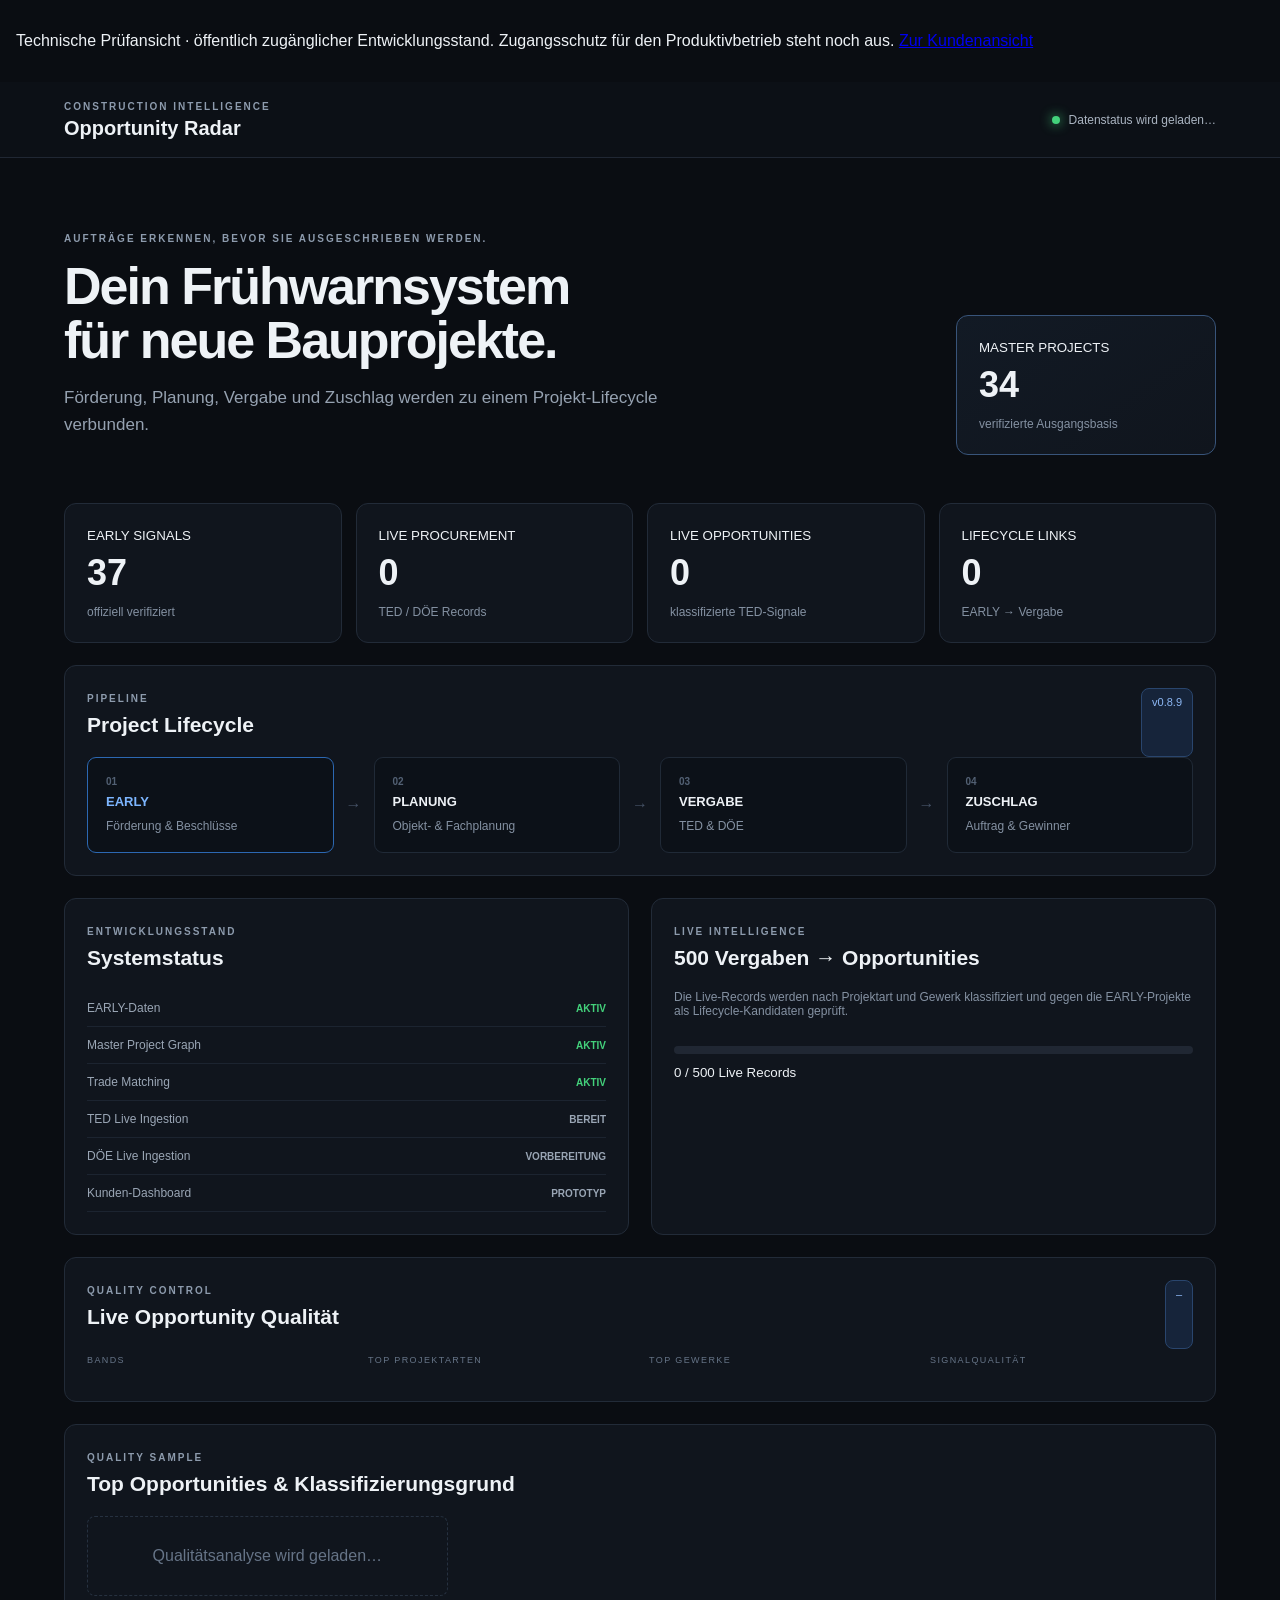
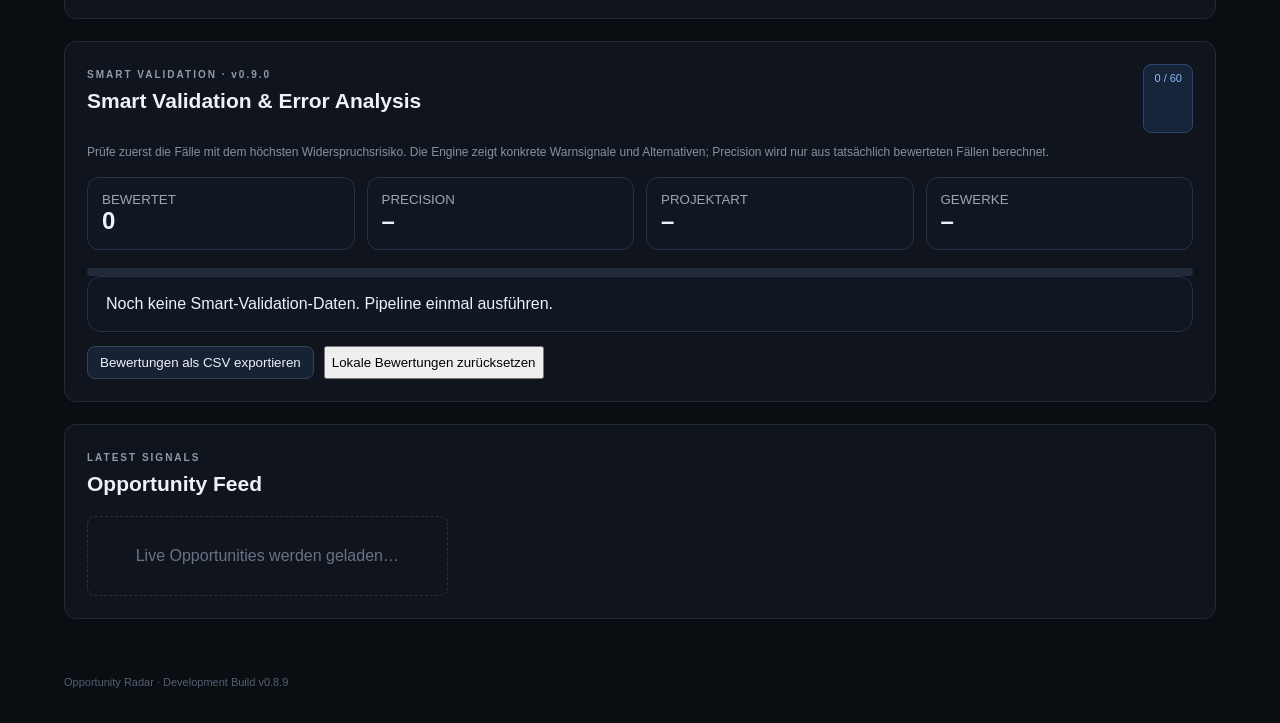
==== admin/index.html @ 9ebb4462 "Build simple BauRadar project feed, local company profiles and reliable Pages snapshots" ====
<!doctype html>
<html lang="de">
<head>
<meta charset="utf-8"><meta name="viewport" content="width=device-width,initial-scale=1">
<title>BauRadar · Technische Prüfung</title>
<link rel="stylesheet" href="../docs/styles.css">
</head>
<body><p style="padding:1rem">Technische Prüfansicht · öffentlich zugänglicher Entwicklungsstand. Zugangsschutz für den Produktivbetrieb steht noch aus. <a href="./">Zur Kundenansicht</a></p>
<header><div><span class="eyebrow">CONSTRUCTION INTELLIGENCE</span><h1>Opportunity Radar</h1></div>
<div class="status"><i></i><span id="sync">Datenstatus wird geladen…</span></div></header>
<main>
<section class="hero">
<div><span class="eyebrow">AUFTRÄGE ERKENNEN, BEVOR SIE AUSGESCHRIEBEN WERDEN.</span>
<h2>Dein Frühwarnsystem<br>für neue Bauprojekte.</h2>
<p>Förderung, Planung, Vergabe und Zuschlag werden zu einem Projekt-Lifecycle verbunden.</p></div>
<div class="metric primary"><small>MASTER PROJECTS</small><strong id="projects">34</strong><span>verifizierte Ausgangsbasis</span></div>
</section>

<section class="metrics">
<div class="metric"><small>EARLY SIGNALS</small><strong id="early">37</strong><span>offiziell verifiziert</span></div>
<div class="metric"><small>LIVE PROCUREMENT</small><strong id="live">0</strong><span>TED / DÖE Records</span></div>
<div class="metric"><small>LIVE OPPORTUNITIES</small><strong id="classified">0</strong><span>klassifizierte TED-Signale</span></div>
<div class="metric"><small>LIFECYCLE LINKS</small><strong id="links">0</strong><span>EARLY → Vergabe</span></div>
</section>

<section class="panel">
<div class="panelhead"><div><span class="eyebrow">PIPELINE</span><h3>Project Lifecycle</h3></div><span class="badge">v0.8.9</span></div>
<div class="pipeline">
<div class="step active"><b>01</b><strong>EARLY</strong><span>Förderung & Beschlüsse</span></div>
<div class="arrow">→</div><div class="step"><b>02</b><strong>PLANUNG</strong><span>Objekt- & Fachplanung</span></div>
<div class="arrow">→</div><div class="step"><b>03</b><strong>VERGABE</strong><span>TED & DÖE</span></div>
<div class="arrow">→</div><div class="step"><b>04</b><strong>ZUSCHLAG</strong><span>Auftrag & Gewinner</span></div>
</div></section>

<section class="grid">
<div class="panel"><span class="eyebrow">ENTWICKLUNGSSTAND</span><h3>Systemstatus</h3>
<table><tr><td>EARLY-Daten</td><td class="ok">AKTIV</td></tr><tr><td>Master Project Graph</td><td class="ok">AKTIV</td></tr>
<tr><td>Trade Matching</td><td class="ok">AKTIV</td></tr><tr><td>TED Live Ingestion</td><td id="tedStatus">BEREIT</td></tr>
<tr><td>DÖE Live Ingestion</td><td>VORBEREITUNG</td></tr><tr><td>Kunden-Dashboard</td><td>PROTOTYP</td></tr></table></div>
<div class="panel"><span class="eyebrow">LIVE INTELLIGENCE</span><h3>500 Vergaben → Opportunities</h3>
<p>Die Live-Records werden nach Projektart und Gewerk klassifiziert und gegen die EARLY-Projekte als Lifecycle-Kandidaten geprüft.</p>
<div class="progress"><div id="bar"></div></div><small><span id="progressText">0 / 500</span> Live Records</small></div>
</section>

<section class="panel"><div class="panelhead"><div><span class="eyebrow">QUALITY CONTROL</span><h3>Live Opportunity Qualität</h3></div><span class="badge" id="qualityRate">–</span></div>
<div class="qualityGrid"><div><small>BANDS</small><div id="bands" class="qualityList"></div></div><div><small>TOP PROJEKTARTEN</small><div id="projectTypes" class="qualityList"></div></div><div><small>TOP GEWERKE</small><div id="tradeTypes" class="qualityList"></div></div><div><small>SIGNALQUALITÄT</small><div id="qualityFlags" class="qualityList"></div></div></div></section>

<section class="panel"><div class="panelhead"><div><span class="eyebrow">QUALITY SAMPLE</span><h3>Top Opportunities & Klassifizierungsgrund</h3></div></div><div id="qualitySample" class="feed"><div class="empty">Qualitätsanalyse wird geladen…</div></div></section>


<section class="panel" id="qualityAudit"><div class="panelhead"><div><span class="eyebrow">SMART VALIDATION · v0.9.0</span><h3>Smart Validation & Error Analysis</h3></div><span class="badge" id="auditState">0 / 60</span></div>
<p>Prüfe zuerst die Fälle mit dem höchsten Widerspruchsrisiko. Die Engine zeigt konkrete Warnsignale und Alternativen; Precision wird nur aus tatsächlich bewerteten Fällen berechnet.</p>
<div class="auditStats"><div class="auditStat"><small>BEWERTET</small><strong id="auditReviewed">0</strong></div><div class="auditStat"><small>PRECISION</small><strong id="auditPrecision">–</strong></div><div class="auditStat"><small>PROJEKTART</small><strong id="auditProjectAcc">–</strong></div><div class="auditStat"><small>GEWERKE</small><strong id="auditTradeAcc">–</strong></div></div>
<div class="auditProgress"><i id="auditBar" style="width:0%"></i></div><div id="auditCase" class="auditCard"><div class="empty">Audit-Fälle werden geladen…</div></div>
<div class="auditActions"><button id="auditExport">Bewertungen als CSV exportieren</button><button id="auditReset">Lokale Bewertungen zurücksetzen</button></div></section>

<section class="panel"><div class="panelhead"><div><span class="eyebrow">LATEST SIGNALS</span><h3>Opportunity Feed</h3></div></div>
<div id="feed" class="feed"><div class="empty">Live Opportunities werden geladen…</div></div></section>
</main>
<footer>Opportunity Radar · Development Build v0.8.9</footer>
<script src="app.js"></script>
</body></html>
---- docs/styles.css ----
*{box-sizing:border-box}body{margin:0;background:#0a0d12;color:#eef2f6;font-family:Inter,Arial,sans-serif}header{height:76px;padding:0 5vw;display:flex;align-items:center;justify-content:space-between;border-bottom:1px solid #202733;background:#0c1016}h1{font-size:20px;margin:3px 0}h2{font-size:52px;line-height:1.03;margin:14px 0;letter-spacing:-2px}h3{font-size:21px;margin:7px 0 20px}.eyebrow{font-size:10px;letter-spacing:2px;color:#8d9bad;font-weight:700}.status{display:flex;gap:9px;align-items:center;color:#aab4c1;font-size:12px}.status i{width:8px;height:8px;background:#43d17b;border-radius:50%;box-shadow:0 0 12px #43d17b}.hero{padding:70px 5vw 48px;display:grid;grid-template-columns:1fr 260px;gap:40px;align-items:end}.hero p{color:#96a2b1;max-width:650px;font-size:17px;line-height:1.6}.metrics{display:grid;grid-template-columns:repeat(4,1fr);gap:14px;padding:0 5vw 22px}.metric,.panel{background:#10151d;border:1px solid #222b38;border-radius:12px;padding:22px}.metric strong{display:block;font-size:36px;margin:8px 0}.metric span,.panel p,.step span{color:#8491a2;font-size:12px}.metric.primary{border-color:#38547a;background:linear-gradient(145deg,#121a25,#10151d)}main>.panel,.grid{margin:0 5vw 22px}.panelhead{display:flex;justify-content:space-between}.badge{background:#16243a;border:1px solid #29456d;padding:7px 10px;border-radius:8px;color:#8db8f5;font-size:11px}.pipeline{display:flex;align-items:center}.step{flex:1;background:#0c1118;border:1px solid #202a37;padding:18px;border-radius:9px}.step b{display:block;color:#536174;font-size:10px}.step strong{display:block;margin:7px 0;font-size:13px}.step.active{border-color:#2c68b2}.step.active strong{color:#7db6ff}.arrow{padding:12px;color:#455266}.grid{display:grid;grid-template-columns:1fr 1fr;gap:22px}table{width:100%;border-collapse:collapse}td{padding:11px 0;border-bottom:1px solid #1c2430;font-size:12px;color:#9aa6b5}td:last-child{text-align:right;font-size:10px;font-weight:700}.ok{color:#43d17b!important}.progress{height:8px;background:#202733;border-radius:8px;overflow:hidden;margin:28px 0 9px}.progress div{height:100%;width:0;background:#5796e6}.feed .empty{padding:30px;text-align:center;color:#667487;border:1px dashed #263140;border-radius:8px}footer{padding:35px 5vw;color:#536174;font-size:11px}@media(max-width:800px){h2{font-size:38px}.hero{grid-template-columns:1fr}.metrics{grid-template-columns:1fr 1fr}.grid{grid-template-columns:1fr}.pipeline{display:grid;gap:8px}.arrow{display:none}}.feed{display:grid;grid-template-columns:repeat(3,1fr);gap:12px}.opp{background:#0c1118;border:1px solid #202a37;border-radius:10px;padding:17px}.oppTop{display:flex;justify-content:space-between;align-items:center}.oppTop strong{font-size:13px;color:#9db9dc}.band{font-size:9px;font-weight:800;letter-spacing:1px;padding:5px 7px;border-radius:5px;background:#17202c}.band.hot{color:#ff8b8b}.band.upcoming{color:#ffd27a}.band.early{color:#7db6ff}.opp h4{font-size:14px;line-height:1.4;margin:13px 0 7px}.meta,.source{font-size:10px;color:#738195}.source{margin-top:12px}.chips{display:flex;flex-wrap:wrap;gap:5px;margin-top:12px}.chips span{font-size:9px;padding:4px 6px;border:1px solid #273548;border-radius:5px;color:#a9b7c9}@media(max-width:1000px){.feed{grid-template-columns:1fr 1fr}}@media(max-width:650px){.feed{grid-template-columns:1fr}}
.qualityGrid{display:grid;grid-template-columns:repeat(4,1fr);gap:18px}.qualityGrid small{font-size:9px;letter-spacing:1.4px;color:#667487}.qualityList{margin-top:12px}.qualityList div{display:flex;justify-content:space-between;padding:8px 0;border-bottom:1px solid #1c2430;font-size:11px;color:#9aa6b5}.qualityList b{color:#dbe5f0}.reason{font-size:10px;color:#7db6ff;margin:0 0 8px}@media(max-width:1000px){.qualityGrid{grid-template-columns:1fr 1fr}}@media(max-width:650px){.qualityGrid{grid-template-columns:1fr}}

/* v0.8.7 Quality Audit */
.auditStats{display:grid;grid-template-columns:repeat(4,1fr);gap:12px;margin:18px 0}.auditStat{border:1px solid #263245;border-radius:12px;padding:14px;background:#101722}.auditStat small{display:block;opacity:.65}.auditStat strong{font-size:24px}.auditCard{border:1px solid #263245;border-radius:14px;padding:18px;background:#101722}.auditNav{display:flex;gap:10px;align-items:center;justify-content:space-between;margin-bottom:14px}.auditButtons{display:grid;grid-template-columns:repeat(3,1fr);gap:10px;margin:12px 0}.auditQuestion{padding:12px;border:1px solid #263245;border-radius:10px;margin:10px 0}.auditQuestion b{display:block;margin-bottom:8px}.auditQuestion button,.auditNav button,#auditExport{cursor:pointer;border:1px solid #33445d;background:#172235;color:inherit;padding:8px 12px;border-radius:8px}.auditQuestion button.selected{outline:2px solid #8fb7ff}.auditDesc{white-space:pre-wrap;line-height:1.5;max-height:180px;overflow:auto;opacity:.82}.auditMeta{opacity:.7;font-size:13px;margin:8px 0}.auditProgress{height:8px;background:#202a39;border-radius:10px;overflow:hidden}.auditProgress i{display:block;height:100%;background:#7ea7ff}.auditActions{display:flex;gap:10px;flex-wrap:wrap;margin-top:14px}.auditNote{width:100%;min-height:70px;background:#0c121c;color:inherit;border:1px solid #263245;border-radius:8px;padding:10px}@media(max-width:800px){.auditStats{grid-template-columns:1fr 1fr}.auditButtons{grid-template-columns:1fr}}

/* v0.8.8 Readable TED Audit */
.auditReadableLabel{font-size:10px;letter-spacing:1.5px;color:#7ea7ff;font-weight:800;margin:4px 0 8px}.auditTitle{font-size:18px;line-height:1.45;margin:0 0 10px;max-width:1100px}.auditOriginal{margin:12px 0;padding:10px 12px;border:1px solid #263245;border-radius:9px;background:#0c121c;color:#93a1b4;font-size:12px}.auditOriginal summary{cursor:pointer;color:#9fc2f5;font-weight:700}.auditOriginal div{white-space:pre-wrap;line-height:1.45;max-height:220px;overflow:auto;margin-top:10px}.auditDesc{max-height:none;background:#0c121c;border-left:3px solid #355d91;padding:12px;border-radius:6px}

/* v0.8.9 compact quality-audit card */
.auditFacts,.auditPrediction{display:grid;grid-template-columns:repeat(4,minmax(0,1fr));gap:12px;margin:12px 0 18px}
.auditPrediction{grid-template-columns:1fr 1fr .55fr}
.auditFacts>div,.auditPrediction>div{border:1px solid #26364a;border-radius:10px;padding:12px 14px;background:#0d1622}
.auditFacts span,.auditPrediction span{display:block;color:#86a4c8;font-size:12px;text-transform:uppercase;letter-spacing:.08em;margin-bottom:5px}
.auditFacts b,.auditPrediction b{font-size:15px;overflow-wrap:anywhere}
.auditTitle.compact{font-size:20px;line-height:1.45;max-width:1100px;margin:8px 0}
.auditDesc.compact{font-size:16px;line-height:1.55;max-width:1100px;max-height:none;overflow:visible}
@media(max-width:850px){.auditFacts,.auditPrediction{grid-template-columns:1fr 1fr}}
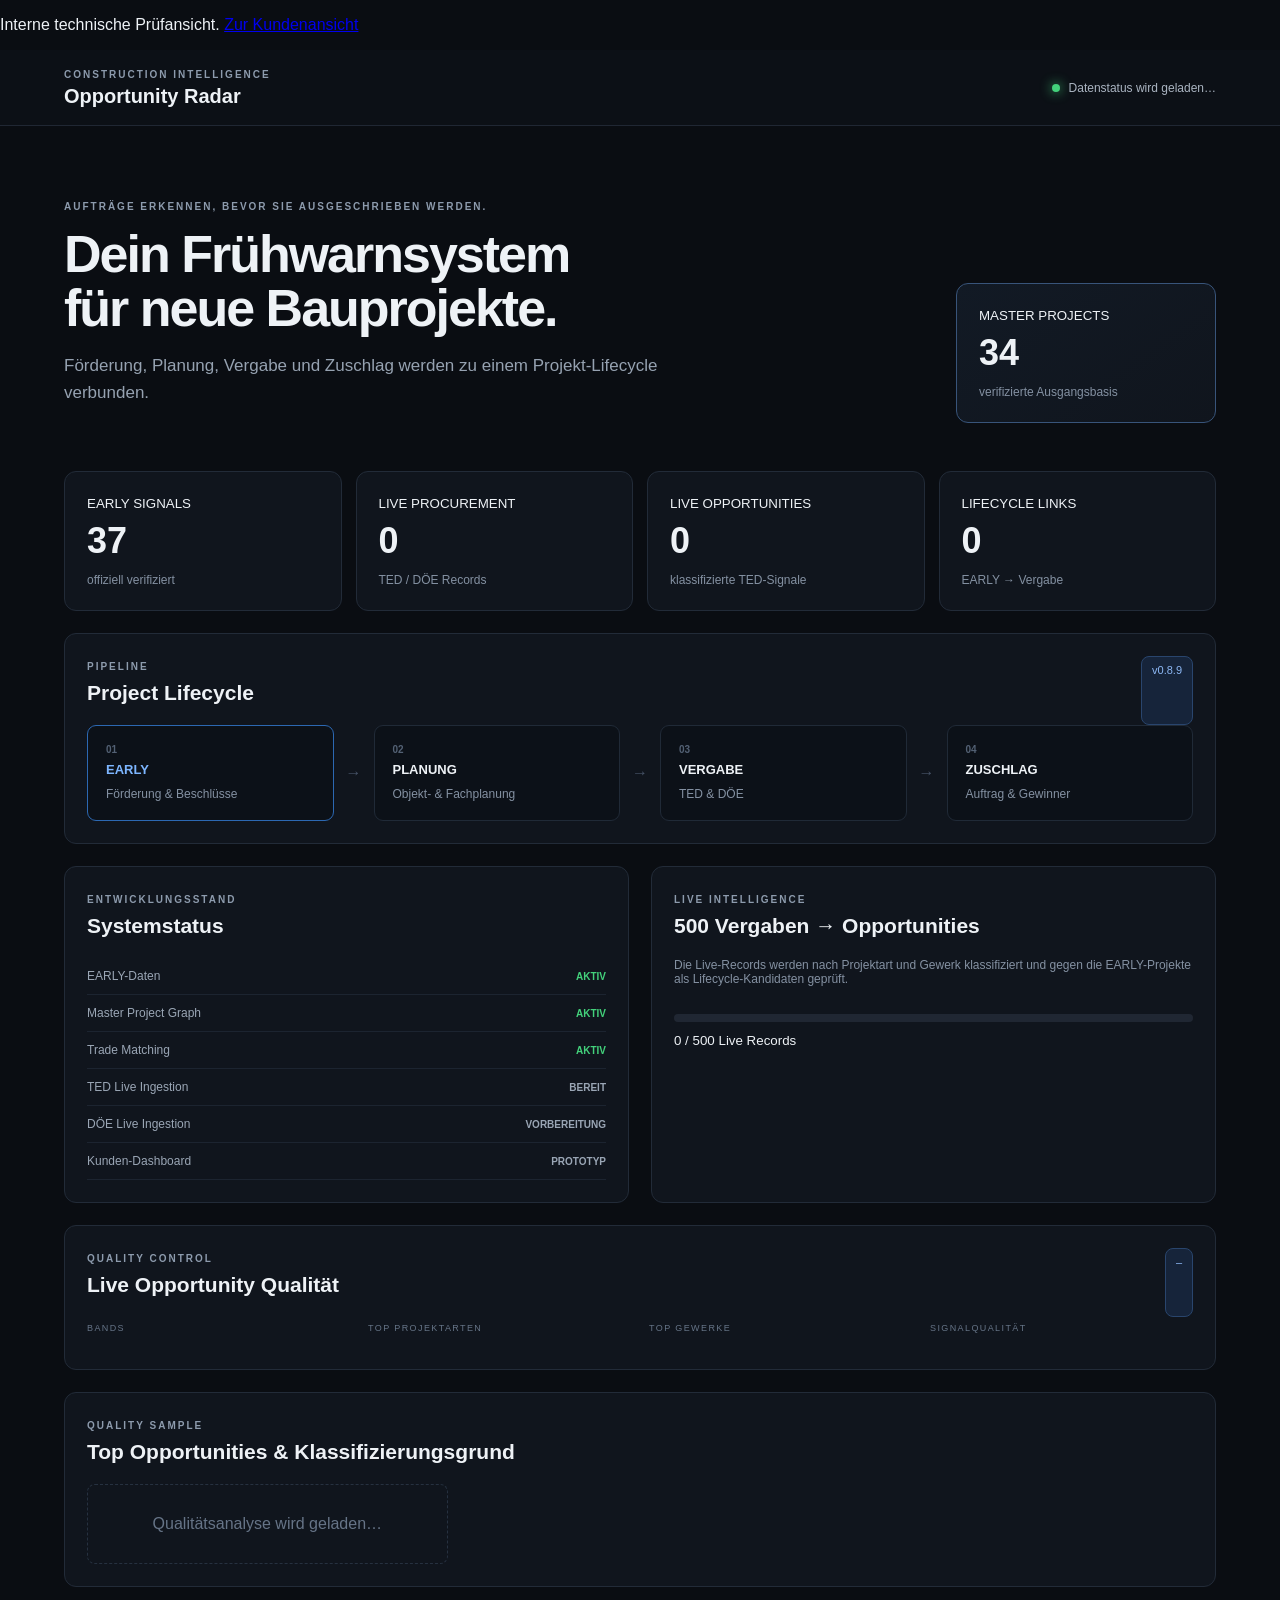
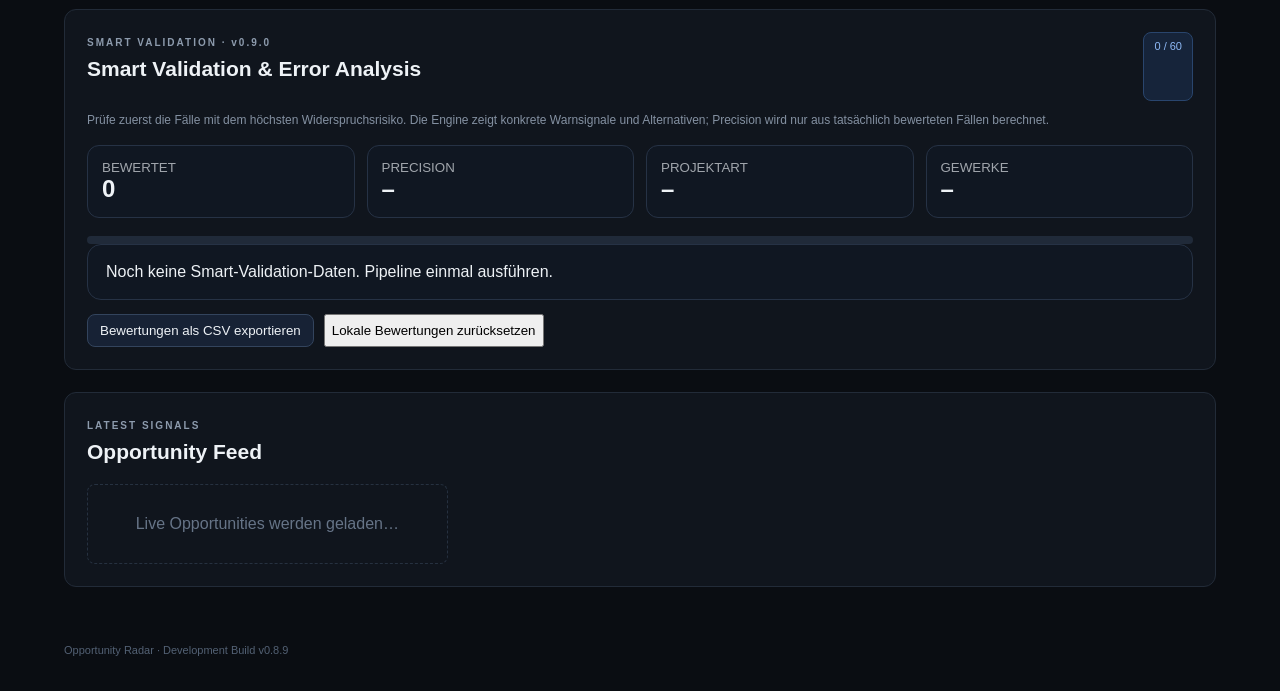
==== commit 6dde9782: "Prepare account backend, protected admin and Chromium customer workflow checks" ====
--- a/admin/index.html
+++ b/admin/index.html
@@ -3,9 +3,9 @@
 <head>
 <meta charset="utf-8"><meta name="viewport" content="width=device-width,initial-scale=1">
 <title>BauRadar · Technische Prüfung</title>
-<link rel="stylesheet" href="../docs/styles.css">
+<link rel="stylesheet" href="styles.css">
 </head>
-<body><p style="padding:1rem">Technische Prüfansicht · öffentlich zugänglicher Entwicklungsstand. Zugangsschutz für den Produktivbetrieb steht noch aus. <a href="./">Zur Kundenansicht</a></p>
+<body><p>Interne technische Prüfansicht. <a href="../">Zur Kundenansicht</a></p>
 <header><div><span class="eyebrow">CONSTRUCTION INTELLIGENCE</span><h1>Opportunity Radar</h1></div>
 <div class="status"><i></i><span id="sync">Datenstatus wird geladen…</span></div></header>
 <main>
--- a/admin/styles.css
+++ b/admin/styles.css
@@ -0,0 +1,18 @@
+*{box-sizing:border-box}body{margin:0;background:#0a0d12;color:#eef2f6;font-family:Inter,Arial,sans-serif}header{height:76px;padding:0 5vw;display:flex;align-items:center;justify-content:space-between;border-bottom:1px solid #202733;background:#0c1016}h1{font-size:20px;margin:3px 0}h2{font-size:52px;line-height:1.03;margin:14px 0;letter-spacing:-2px}h3{font-size:21px;margin:7px 0 20px}.eyebrow{font-size:10px;letter-spacing:2px;color:#8d9bad;font-weight:700}.status{display:flex;gap:9px;align-items:center;color:#aab4c1;font-size:12px}.status i{width:8px;height:8px;background:#43d17b;border-radius:50%;box-shadow:0 0 12px #43d17b}.hero{padding:70px 5vw 48px;display:grid;grid-template-columns:1fr 260px;gap:40px;align-items:end}.hero p{color:#96a2b1;max-width:650px;font-size:17px;line-height:1.6}.metrics{display:grid;grid-template-columns:repeat(4,1fr);gap:14px;padding:0 5vw 22px}.metric,.panel{background:#10151d;border:1px solid #222b38;border-radius:12px;padding:22px}.metric strong{display:block;font-size:36px;margin:8px 0}.metric span,.panel p,.step span{color:#8491a2;font-size:12px}.metric.primary{border-color:#38547a;background:linear-gradient(145deg,#121a25,#10151d)}main>.panel,.grid{margin:0 5vw 22px}.panelhead{display:flex;justify-content:space-between}.badge{background:#16243a;border:1px solid #29456d;padding:7px 10px;border-radius:8px;color:#8db8f5;font-size:11px}.pipeline{display:flex;align-items:center}.step{flex:1;background:#0c1118;border:1px solid #202a37;padding:18px;border-radius:9px}.step b{display:block;color:#536174;font-size:10px}.step strong{display:block;margin:7px 0;font-size:13px}.step.active{border-color:#2c68b2}.step.active strong{color:#7db6ff}.arrow{padding:12px;color:#455266}.grid{display:grid;grid-template-columns:1fr 1fr;gap:22px}table{width:100%;border-collapse:collapse}td{padding:11px 0;border-bottom:1px solid #1c2430;font-size:12px;color:#9aa6b5}td:last-child{text-align:right;font-size:10px;font-weight:700}.ok{color:#43d17b!important}.progress{height:8px;background:#202733;border-radius:8px;overflow:hidden;margin:28px 0 9px}.progress div{height:100%;width:0;background:#5796e6}.feed .empty{padding:30px;text-align:center;color:#667487;border:1px dashed #263140;border-radius:8px}footer{padding:35px 5vw;color:#536174;font-size:11px}@media(max-width:800px){h2{font-size:38px}.hero{grid-template-columns:1fr}.metrics{grid-template-columns:1fr 1fr}.grid{grid-template-columns:1fr}.pipeline{display:grid;gap:8px}.arrow{display:none}}.feed{display:grid;grid-template-columns:repeat(3,1fr);gap:12px}.opp{background:#0c1118;border:1px solid #202a37;border-radius:10px;padding:17px}.oppTop{display:flex;justify-content:space-between;align-items:center}.oppTop strong{font-size:13px;color:#9db9dc}.band{font-size:9px;font-weight:800;letter-spacing:1px;padding:5px 7px;border-radius:5px;background:#17202c}.band.hot{color:#ff8b8b}.band.upcoming{color:#ffd27a}.band.early{color:#7db6ff}.opp h4{font-size:14px;line-height:1.4;margin:13px 0 7px}.meta,.source{font-size:10px;color:#738195}.source{margin-top:12px}.chips{display:flex;flex-wrap:wrap;gap:5px;margin-top:12px}.chips span{font-size:9px;padding:4px 6px;border:1px solid #273548;border-radius:5px;color:#a9b7c9}@media(max-width:1000px){.feed{grid-template-columns:1fr 1fr}}@media(max-width:650px){.feed{grid-template-columns:1fr}}
+.qualityGrid{display:grid;grid-template-columns:repeat(4,1fr);gap:18px}.qualityGrid small{font-size:9px;letter-spacing:1.4px;color:#667487}.qualityList{margin-top:12px}.qualityList div{display:flex;justify-content:space-between;padding:8px 0;border-bottom:1px solid #1c2430;font-size:11px;color:#9aa6b5}.qualityList b{color:#dbe5f0}.reason{font-size:10px;color:#7db6ff;margin:0 0 8px}@media(max-width:1000px){.qualityGrid{grid-template-columns:1fr 1fr}}@media(max-width:650px){.qualityGrid{grid-template-columns:1fr}}
+
+/* v0.8.7 Quality Audit */
+.auditStats{display:grid;grid-template-columns:repeat(4,1fr);gap:12px;margin:18px 0}.auditStat{border:1px solid #263245;border-radius:12px;padding:14px;background:#101722}.auditStat small{display:block;opacity:.65}.auditStat strong{font-size:24px}.auditCard{border:1px solid #263245;border-radius:14px;padding:18px;background:#101722}.auditNav{display:flex;gap:10px;align-items:center;justify-content:space-between;margin-bottom:14px}.auditButtons{display:grid;grid-template-columns:repeat(3,1fr);gap:10px;margin:12px 0}.auditQuestion{padding:12px;border:1px solid #263245;border-radius:10px;margin:10px 0}.auditQuestion b{display:block;margin-bottom:8px}.auditQuestion button,.auditNav button,#auditExport{cursor:pointer;border:1px solid #33445d;background:#172235;color:inherit;padding:8px 12px;border-radius:8px}.auditQuestion button.selected{outline:2px solid #8fb7ff}.auditDesc{white-space:pre-wrap;line-height:1.5;max-height:180px;overflow:auto;opacity:.82}.auditMeta{opacity:.7;font-size:13px;margin:8px 0}.auditProgress{height:8px;background:#202a39;border-radius:10px;overflow:hidden}.auditProgress i{display:block;height:100%;background:#7ea7ff}.auditActions{display:flex;gap:10px;flex-wrap:wrap;margin-top:14px}.auditNote{width:100%;min-height:70px;background:#0c121c;color:inherit;border:1px solid #263245;border-radius:8px;padding:10px}@media(max-width:800px){.auditStats{grid-template-columns:1fr 1fr}.auditButtons{grid-template-columns:1fr}}
+
+/* v0.8.8 Readable TED Audit */
+.auditReadableLabel{font-size:10px;letter-spacing:1.5px;color:#7ea7ff;font-weight:800;margin:4px 0 8px}.auditTitle{font-size:18px;line-height:1.45;margin:0 0 10px;max-width:1100px}.auditOriginal{margin:12px 0;padding:10px 12px;border:1px solid #263245;border-radius:9px;background:#0c121c;color:#93a1b4;font-size:12px}.auditOriginal summary{cursor:pointer;color:#9fc2f5;font-weight:700}.auditOriginal div{white-space:pre-wrap;line-height:1.45;max-height:220px;overflow:auto;margin-top:10px}.auditDesc{max-height:none;background:#0c121c;border-left:3px solid #355d91;padding:12px;border-radius:6px}
+
+/* v0.8.9 compact quality-audit card */
+.auditFacts,.auditPrediction{display:grid;grid-template-columns:repeat(4,minmax(0,1fr));gap:12px;margin:12px 0 18px}
+.auditPrediction{grid-template-columns:1fr 1fr .55fr}
+.auditFacts>div,.auditPrediction>div{border:1px solid #26364a;border-radius:10px;padding:12px 14px;background:#0d1622}
+.auditFacts span,.auditPrediction span{display:block;color:#86a4c8;font-size:12px;text-transform:uppercase;letter-spacing:.08em;margin-bottom:5px}
+.auditFacts b,.auditPrediction b{font-size:15px;overflow-wrap:anywhere}
+.auditTitle.compact{font-size:20px;line-height:1.45;max-width:1100px;margin:8px 0}
+.auditDesc.compact{font-size:16px;line-height:1.55;max-width:1100px;max-height:none;overflow:visible}
+@media(max-width:850px){.auditFacts,.auditPrediction{grid-template-columns:1fr 1fr}}
